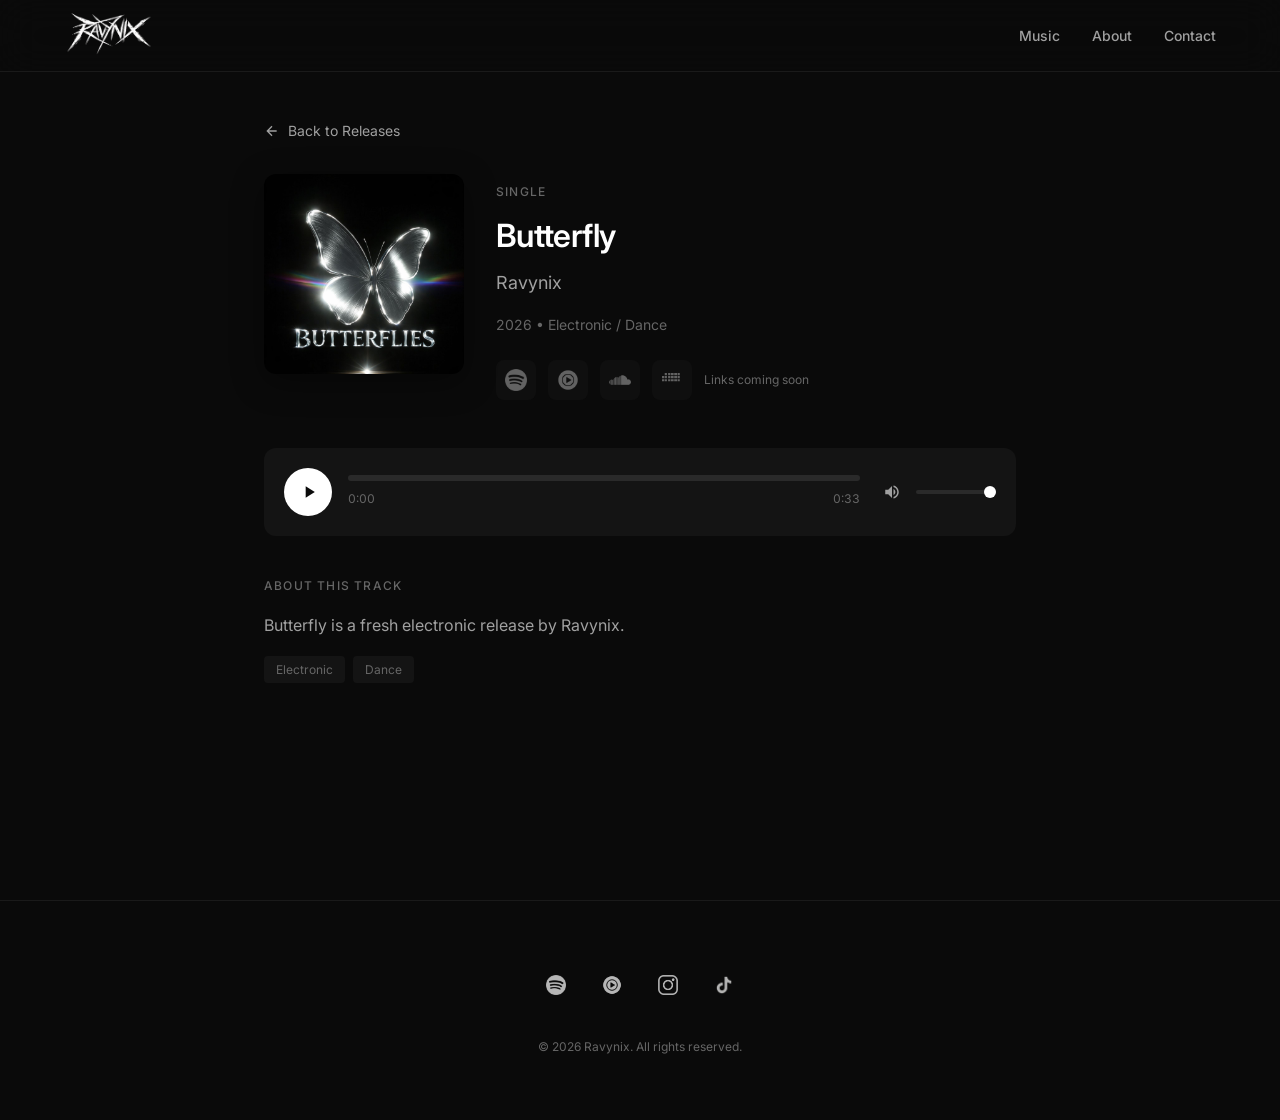
==== music/butterfly/index.html @ 5646c472 "Add 'Butterfly' release page and assets Add Butterfly release: new audio and cover assets (assets/au" ====
<!DOCTYPE html>
<html lang="en">

<head>
    <meta charset="UTF-8">
    <meta name="viewport" content="width=device-width, initial-scale=1.0">
    <meta name="description"
        content="Butterfly — A new track by Ravynix. Listen now.">
    <meta name="keywords" content="Ravynix, Butterfly, electronic, music, new release">
    <meta name="author" content="Yevhenii">

    <!-- Open Graph -->
    <meta property="og:title" content="Butterfly — Ravynix">
    <meta property="og:description"
        content="Listen to the new track 'Butterfly' by Ravynix.">
    <meta property="og:type" content="music.song">
    <meta property="og:url" content="https://ravynix.com/music/butterfly/">
    <meta property="og:image" content="https://ravynix.com/assets/covers/butterfly.jpg">

    <title>Butterfly — Ravynix</title>

    <link rel="icon" type="image/png" href="../../assets/images/favicon.png">
    <link rel="stylesheet" href="../../css/styles.css">
    <link rel="preconnect" href="https://fonts.googleapis.com">
    <link rel="preconnect" href="https://fonts.gstatic.com" crossorigin>
    <link href="https://fonts.googleapis.com/css2?family=Inter:wght@300;400;500;600&display=swap" rel="stylesheet">
    <style>
        /* Song Page Specific Styles */
        .song-page {
            min-height: 100vh;
            padding-top: calc(var(--header-height) + var(--space-12));
            padding-bottom: var(--space-16);
        }

        .song-page-container {
            max-width: 800px;
            margin: 0 auto;
            padding: 0 var(--container-padding);
        }

        .back-link {
            display: inline-flex;
            align-items: center;
            gap: var(--space-2);
            font-size: var(--font-size-sm);
            color: var(--color-text-secondary);
            margin-bottom: var(--space-8);
            transition: color var(--transition-fast);
        }

        .back-link:hover {
            color: var(--color-text-primary);
        }

        .back-link svg {
            width: 16px;
            height: 16px;
        }

        .song-hero {
            display: grid;
            grid-template-columns: 200px 1fr;
            gap: var(--space-8);
            margin-bottom: var(--space-12);
            align-items: start;
        }

        .song-hero-cover {
            width: 200px;
            height: 200px;
            border-radius: var(--radius-lg);
            overflow: hidden;
            box-shadow: 0 8px 32px rgba(0, 0, 0, 0.4);
        }

        .song-hero-cover img {
            width: 100%;
            height: 100%;
            object-fit: cover;
        }

        .song-hero-info {
            padding-top: var(--space-2);
        }

        .song-hero-label {
            font-size: var(--font-size-xs);
            font-weight: var(--font-weight-medium);
            text-transform: uppercase;
            letter-spacing: 0.1em;
            color: var(--color-text-tertiary);
            margin-bottom: var(--space-2);
        }

        .song-hero-title {
            font-size: var(--font-size-3xl);
            font-weight: var(--font-weight-semibold);
            color: var(--color-text-primary);
            margin-bottom: var(--space-2);
            letter-spacing: -0.02em;
        }

        .song-hero-artist {
            font-size: var(--font-size-lg);
            color: var(--color-text-secondary);
            margin-bottom: var(--space-4);
        }

        .song-hero-meta {
            font-size: var(--font-size-sm);
            color: var(--color-text-tertiary);
            margin-bottom: var(--space-6);
        }

        .song-hero-platforms {
            display: flex;
            gap: var(--space-3);
            flex-wrap: wrap;
        }

        .song-hero-platforms .platform-link {
            width: 40px;
            height: 40px;
            background-color: var(--color-bg-card);
            border-radius: var(--radius-md);
            display: flex;
            align-items: center;
            justify-content: center;
            opacity: 0.5;
            cursor: not-allowed;
        }

        .song-hero-platforms .platform-icon {
            width: 22px;
            height: 22px;
            filter: grayscale(100%);
        }

        .song-description {
            margin-bottom: var(--space-10);
        }

        .song-description h2 {
            font-size: var(--font-size-xs);
            font-weight: var(--font-weight-medium);
            text-transform: uppercase;
            letter-spacing: 0.1em;
            color: var(--color-text-tertiary);
            margin-bottom: var(--space-4);
        }

        .song-description p {
            font-size: var(--font-size-base);
            color: var(--color-text-secondary);
            line-height: var(--line-height-relaxed);
        }

        .song-tags {
            display: flex;
            gap: var(--space-2);
            flex-wrap: wrap;
            margin-top: var(--space-4);
        }

        .song-tag {
            font-size: var(--font-size-xs);
            color: var(--color-text-tertiary);
            background-color: var(--color-bg-card);
            padding: var(--space-1) var(--space-3);
            border-radius: var(--radius-sm);
        }

        /* Lyrics Section */
        .lyrics-section {
            border-top: 1px solid var(--color-border-subtle);
            padding-top: var(--space-10);
        }

        .lyrics-toggle {
            display: flex;
            align-items: center;
            justify-content: space-between;
            width: 100%;
            padding: var(--space-4) 0;
            background: none;
            border: none;
            cursor: pointer;
            text-align: left;
        }

        .lyrics-toggle h2 {
            font-size: var(--font-size-xs);
            font-weight: var(--font-weight-medium);
            text-transform: uppercase;
            letter-spacing: 0.1em;
            color: var(--color-text-tertiary);
            transition: color var(--transition-fast);
        }

        .lyrics-toggle:hover h2 {
            color: var(--color-text-secondary);
        }

        .lyrics-toggle-icon {
            width: 20px;
            height: 20px;
            color: var(--color-text-tertiary);
            transition: transform var(--transition-base), color var(--transition-fast);
        }

        .lyrics-toggle:hover .lyrics-toggle-icon {
            color: var(--color-text-secondary);
        }

        .lyrics-toggle[aria-expanded="true"] .lyrics-toggle-icon {
            transform: rotate(180deg);
        }

        .lyrics-content {
            display: none;
            padding-top: var(--space-4);
        }

        .lyrics-content.is-visible {
            display: block;
        }

        .lyrics-content pre {
            font-family: var(--font-family);
            font-size: var(--font-size-sm);
            color: var(--color-text-secondary);
            line-height: var(--line-height-relaxed);
            white-space: pre-wrap;
        }

        .lyrics-section-label {
            font-size: var(--font-size-xs);
            font-weight: var(--font-weight-medium);
            text-transform: uppercase;
            letter-spacing: 0.08em;
            color: var(--color-text-tertiary);
            margin-top: var(--space-6);
            margin-bottom: var(--space-3);
            opacity: 0.6;
        }

        .lyrics-section-label:first-child {
            margin-top: 0;
        }

        /* Press Contact */
        .press-contact {
            margin-top: var(--space-12);
            padding-top: var(--space-8);
            border-top: 1px solid var(--color-border-subtle);
        }

        .press-contact p {
            font-size: var(--font-size-sm);
            color: var(--color-text-tertiary);
            margin-bottom: var(--space-3);
        }

        .press-contact a {
            font-size: var(--font-size-sm);
            color: var(--color-text-secondary);
            transition: color var(--transition-fast);
        }

        .press-contact a:hover {
            color: var(--color-text-primary);
        }

        /* Audio Player */
        .song-player {
            background-color: var(--color-bg-card);
            border-radius: var(--radius-lg);
            padding: var(--space-5);
            margin-bottom: var(--space-10);
        }

        .song-player-controls {
            display: flex;
            align-items: center;
            gap: var(--space-4);
        }

        .song-play-button {
            width: 48px;
            height: 48px;
            border-radius: 50%;
            background-color: var(--color-text-primary);
            color: var(--color-bg);
            display: flex;
            align-items: center;
            justify-content: center;
            cursor: pointer;
            border: none;
            transition: transform var(--transition-fast), background-color var(--transition-fast);
            flex-shrink: 0;
        }

        .song-play-button:hover {
            transform: scale(1.05);
        }

        .song-play-button:active {
            transform: scale(0.95);
        }

        .song-play-button .play-icon {
            width: 20px;
            height: 20px;
            margin-left: 2px;
        }

        .song-play-button .pause-icon {
            width: 20px;
            height: 20px;
            display: none;
        }

        .song-player.is-playing .song-play-button .play-icon {
            display: none;
        }

        .song-player.is-playing .song-play-button .pause-icon {
            display: block;
        }

        .song-player-progress {
            flex: 1;
            display: flex;
            flex-direction: column;
            gap: var(--space-2);
        }

        .song-progress-bar {
            width: 100%;
            height: 6px;
            background-color: var(--color-border);
            border-radius: 3px;
            cursor: pointer;
            position: relative;
            overflow: hidden;
        }

        .song-progress-filled {
            height: 100%;
            background-color: var(--color-text-primary);
            width: 0%;
            border-radius: 3px;
            transition: width 0.1s linear;
        }

        .song-progress-bar:hover .song-progress-filled {
            background-color: #fff;
        }

        .song-player-time {
            display: flex;
            justify-content: space-between;
        }

        .song-time-current,
        .song-time-duration {
            font-size: var(--font-size-xs);
            color: var(--color-text-tertiary);
            font-variant-numeric: tabular-nums;
        }

        .song-player-volume {
            display: flex;
            align-items: center;
            gap: var(--space-2);
        }

        .song-volume-button {
            width: 32px;
            height: 32px;
            display: flex;
            align-items: center;
            justify-content: center;
            color: var(--color-text-secondary);
            cursor: pointer;
            border: none;
            background: none;
            padding: 0;
            transition: color var(--transition-fast);
        }

        .song-volume-button:hover {
            color: var(--color-text-primary);
        }

        .song-volume-button .volume-icon,
        .song-volume-button .mute-icon {
            width: 18px;
            height: 18px;
        }

        .song-volume-button .mute-icon {
            display: none;
        }

        .song-volume-button.is-muted .volume-icon {
            display: none;
        }

        .song-volume-button.is-muted .mute-icon {
            display: block;
        }

        .song-volume-slider {
            width: 80px;
            height: 4px;
            -webkit-appearance: none;
            appearance: none;
            background: var(--color-border);
            border-radius: 2px;
            cursor: pointer;
        }

        .song-volume-slider::-webkit-slider-thumb {
            -webkit-appearance: none;
            appearance: none;
            width: 12px;
            height: 12px;
            background: var(--color-text-primary);
            border-radius: 50%;
            cursor: pointer;
            transition: transform var(--transition-fast);
        }

        .song-volume-slider::-webkit-slider-thumb:hover {
            transform: scale(1.2);
        }

        .song-volume-slider::-moz-range-thumb {
            width: 12px;
            height: 12px;
            background: var(--color-text-primary);
            border-radius: 50%;
            cursor: pointer;
            border: none;
        }

        /* Responsive */
        @media (max-width: 768px) {
            .song-page {
                padding-top: calc(var(--header-height) + var(--space-8));
                padding-bottom: var(--space-12);
            }

            .back-link {
                margin-bottom: var(--space-6);
            }

            .song-hero {
                grid-template-columns: 1fr;
                text-align: center;
                gap: var(--space-5);
                margin-bottom: var(--space-8);
            }

            .song-hero-cover {
                margin: 0 auto;
                width: 200px;
                height: 200px;
            }

            .song-hero-info {
                padding-top: 0;
            }

            .song-hero-platforms {
                justify-content: center;
            }

            .song-hero-title {
                font-size: var(--font-size-2xl);
            }

            .song-hero-artist {
                font-size: var(--font-size-base);
            }

            .song-hero-meta {
                margin-bottom: var(--space-4);
            }

            /* Player tablet adjustments */
            .song-player {
                padding: var(--space-4);
                margin-bottom: var(--space-8);
            }

            .song-player-controls {
                gap: var(--space-3);
            }

            .song-play-button {
                width: 44px;
                height: 44px;
            }

            .song-play-button .play-icon,
            .song-play-button .pause-icon {
                width: 18px;
                height: 18px;
            }

            .song-progress-bar {
                height: 8px;
                border-radius: 4px;
            }

            .song-volume-slider {
                width: 60px;
            }

            /* Description & sections */
            .song-description {
                margin-bottom: var(--space-8);
            }

            .lyrics-section {
                padding-top: var(--space-8);
            }

            .press-contact {
                margin-top: var(--space-8);
                padding-top: var(--space-6);
            }
        }

        @media (max-width: 480px) {
            .song-page {
                padding-top: calc(var(--header-height) + var(--space-6));
            }

            .song-hero-cover {
                width: 160px;
                height: 160px;
            }

            .song-hero-title {
                font-size: var(--font-size-xl);
            }

            .song-hero-platforms .platform-link {
                width: 36px;
                height: 36px;
            }

            .song-hero-platforms .platform-icon {
                width: 18px;
                height: 18px;
            }

            /* Player mobile optimizations */
            .song-player {
                padding: var(--space-4);
                border-radius: var(--radius-md);
            }

            .song-player-controls {
                flex-wrap: wrap;
                gap: var(--space-3);
            }

            .song-play-button {
                width: 48px;
                height: 48px;
            }

            .song-play-button .play-icon,
            .song-play-button .pause-icon {
                width: 20px;
                height: 20px;
            }

            .song-player-progress {
                order: 2;
                width: 100%;
                flex: none;
            }

            .song-progress-bar {
                height: 10px;
                border-radius: 5px;
            }

            .song-player-volume {
                display: none;
            }

            .song-player-time {
                margin-top: var(--space-1);
            }

            /* Tags wrap better */
            .song-tags {
                justify-content: center;
            }

            /* Lyrics adjustments */
            .lyrics-content pre {
                font-size: var(--font-size-sm);
                padding: 0 var(--space-2);
            }

            .lyrics-section-label {
                margin-top: var(--space-5);
            }
        }

        /* Touch-friendly adjustments */
        @media (hover: none) and (pointer: coarse) {
            .song-play-button {
                min-width: 48px;
                min-height: 48px;
            }

            .song-play-button:hover {
                transform: none;
            }

            .song-play-button:active {
                transform: scale(0.95);
                background-color: rgba(255, 255, 255, 0.9);
            }

            .song-progress-bar {
                height: 12px;
                border-radius: 6px;
            }

            .song-progress-bar:hover .song-progress-filled {
                background-color: var(--color-text-primary);
            }

            .song-hero-platforms .platform-link {
                min-width: 44px;
                min-height: 44px;
            }

            .song-hero-platforms .platform-link:hover {
                background-color: transparent;
            }

            .song-hero-platforms .platform-link:active {
                background-color: var(--color-hover);
            }

            .lyrics-toggle {
                padding: var(--space-5) 0;
            }

            .back-link {
                padding: var(--space-2) 0;
            }
        }
    </style>
</head>

<body>
    <!-- Header -->
    <header class="header">
        <div class="header-container">
            <a href="../../" class="logo">
                <img src="../../assets/images/ravynix-no-bg.png" alt="Ravynix" class="logo-image">
            </a>
            <nav class="nav">
                <ul class="nav-list">
                    <li><a href="../../#music" class="nav-link">Music</a></li>
                    <li><a href="../../#about" class="nav-link">About</a></li>
                    <li><a href="../../#contact" class="nav-link">Contact</a></li>
                </ul>
            </nav>
            <button class="mobile-menu-toggle" aria-label="Toggle menu">
                <span class="menu-icon"></span>
            </button>
        </div>
    </header>

    <!-- Song Page Content -->
    <main class="song-page">
        <div class="song-page-container">

            <!-- Back Link -->
            <a href="../../#music" class="back-link">
                <svg viewBox="0 0 24 24" fill="none" stroke="currentColor" stroke-width="2">
                    <path d="M19 12H5M12 19l-7-7 7-7" />
                </svg>
                Back to Releases
            </a>

            <!-- Song Hero -->
            <div class="song-hero">
                <div class="song-hero-cover">
                    <img src="../../assets/covers/butterfly.jpg" alt="Butterfly — Cover Art">
                </div>
                <div class="song-hero-info">
                    <p class="song-hero-label">Single</p>
                    <h1 class="song-hero-title">Butterfly</h1>
                    <p class="song-hero-artist">Ravynix</p>
                    <p class="song-hero-meta">2026 • Electronic / Dance</p>

                    <div class="song-hero-platforms">
                        <a href="javascript:void(0)" class="platform-link"
                            aria-label="Listen on Spotify" title="Coming Soon">
                            <img src="../../assets/icons/spotify.png" alt="Spotify" class="platform-icon">
                        </a>
                        <a href="javascript:void(0)"
                            class="platform-link" aria-label="Listen on YouTube Music" title="Coming Soon">
                            <img src="../../assets/icons/youtube-music.png" alt="YouTube Music" class="platform-icon">
                        </a>
                        <a href="javascript:void(0)"
                            class="platform-link" aria-label="Listen on SoundCloud" title="Coming Soon">
                            <img src="../../assets/icons/soundcloud.png" alt="SoundCloud" class="platform-icon">
                        </a>
                        <a href="javascript:void(0)" class="platform-link"
                            aria-label="Listen on Deezer" title="Coming Soon">
                            <img src="../../assets/icons/deezer.svg" alt="Deezer" class="platform-icon">
                        </a>
                        <span style="font-size: var(--font-size-xs); color: var(--color-text-tertiary); display: flex; align-items: center;">Links coming soon</span>
                    </div>
                </div>
            </div>

            <!-- Audio Player -->
            <div class="song-player" id="song-player">
                <audio id="audio-player" preload="metadata">
                    <source src="../../assets/audio/butterfly.mp3" type="audio/mpeg">
                </audio>
                <div class="song-player-controls">
                    <button class="song-play-button" aria-label="Play">
                        <svg class="play-icon" viewBox="0 0 24 24" fill="currentColor">
                            <path d="M8 5v14l11-7z" />
                        </svg>
                        <svg class="pause-icon" viewBox="0 0 24 24" fill="currentColor">
                            <path d="M6 19h4V5H6v14zm8-14v14h4V5h-4z" />
                        </svg>
                    </button>
                    <div class="song-player-progress">
                        <div class="song-progress-bar">
                            <div class="song-progress-filled"></div>
                        </div>
                        <div class="song-player-time">
                            <span class="song-time-current">0:00</span>
                            <span class="song-time-duration">0:00</span>
                        </div>
                    </div>
                    <div class="song-player-volume">
                        <button class="song-volume-button" aria-label="Mute">
                            <svg class="volume-icon" viewBox="0 0 24 24" fill="currentColor">
                                <path
                                    d="M3 9v6h4l5 5V4L7 9H3zm13.5 3c0-1.77-1.02-3.29-2.5-4.03v8.05c1.48-.73 2.5-2.25 2.5-4.02zM14 3.23v2.06c2.89.86 5 3.54 5 6.71s-2.11 5.85-5 6.71v2.06c4.01-.91 7-4.49 7-8.77s-2.99-7.86-7-8.77z" />
                            </svg>
                            <svg class="mute-icon" viewBox="0 0 24 24" fill="currentColor">
                                <path
                                    d="M16.5 12c0-1.77-1.02-3.29-2.5-4.03v2.21l2.45 2.45c.03-.2.05-.41.05-.63zm2.5 0c0 .94-.2 1.82-.54 2.64l1.51 1.51C20.63 14.91 21 13.5 21 12c0-4.28-2.99-7.86-7-8.77v2.06c2.89.86 5 3.54 5 6.71zM4.27 3L3 4.27 7.73 9H3v6h4l5 5v-6.73l4.25 4.25c-.67.52-1.42.93-2.25 1.18v2.06c1.38-.31 2.63-.95 3.69-1.81L19.73 21 21 19.73l-9-9L4.27 3zM12 4L9.91 6.09 12 8.18V4z" />
                            </svg>
                        </button>
                        <input type="range" class="song-volume-slider" min="0" max="1" step="0.1" value="1"
                            aria-label="Volume">
                    </div>
                </div>
            </div>

            <!-- Description -->
            <section class="song-description">
                <h2>About This Track</h2>
                <p>Butterfly is a fresh electronic release by Ravynix.</p>

                <div class="song-tags">
                    <span class="song-tag">Electronic</span>
                    <span class="song-tag">Dance</span>
                </div>
            </section>

            <!-- Press Contact -->
             <!--
            <div class="press-contact">
                <p>For press inquiries:</p>
                <a href="mailto:evgeniyhrinyuk@gmail.com">evgeniyhrinyuk@gmail.com</a>
            </div>
            -->
        </div>
    </main>

    <!-- Footer -->
    <footer class="footer">
        <div class="footer-container">
            <div class="footer-social">
                <a href="https://open.spotify.com/artist/4QpTNRjnep7hWPf46aBY6A" class="social-link"
                    aria-label="Spotify" title="Spotify" target="_blank" rel="noopener">
                    <img src="../../assets/icons/spotify.png" alt="Spotify" class="social-icon">
                </a>
                <a href="https://music.youtube.com/channel/UCqXaMrhbLgI2hamLLG_idbw" class="social-link youtube-link"
                    aria-label="YouTube Music" title="YouTube Music" target="_blank" rel="noopener">
                    <img src="../../assets/icons/youtube-music.png" alt="YouTube Music" class="social-icon">
                </a>
                <a href="https://www.instagram.com/ravynix_music?igsh=MWNpZHd0ZGV5Nm80dQ==" class="social-link"
                    aria-label="Instagram" target="_blank" rel="noopener">
                    <img src="../../assets/icons/instagram.png" alt="Instagram" class="social-icon">
                </a>
                <a href="https://www.tiktok.com/@ravynix_music?_r=1&_t=ZS-93J6O2OGV7c" class="social-link"
                    aria-label="TikTok" target="_blank" rel="noopener">
                    <img src="../../assets/icons/tiktok.png" alt="TikTok" class="social-icon">
                </a>
            </div>
            <div class="footer-copyright">
                <p>&copy; 2026 Ravynix. All rights reserved.</p>
            </div>
        </div>
    </footer>

    <script src="../../js/main.js"></script>
    <script>
        // Custom script for single song page audio player interaction
        document.addEventListener('DOMContentLoaded', () => {
            const audioPlayer = document.getElementById('audio-player');
            const playButton = document.querySelector('.song-play-button');
            const progress = document.querySelector('.song-progress-bar');
            const progressFilled = document.querySelector('.song-progress-filled');
            const timeCurrent = document.querySelector('.song-time-current');
            const timeDuration = document.querySelector('.song-time-duration');
            const volumeButton = document.querySelector('.song-volume-button');
            const volumeSlider = document.querySelector('.song-volume-slider');
            const songPlayer = document.getElementById('song-player');

            // --- Formatting Time ---
            function formatTime(seconds) {
                const minutes = Math.floor(seconds / 60);
                const s = Math.floor(seconds % 60);
                return `${minutes}:${s < 10 ? '0' : ''}${s}`;
            }

            // --- Toggle Play/Pause ---
            function togglePlay() {
                if (audioPlayer.paused) {
                    audioPlayer.play();
                    songPlayer.classList.add('is-playing');
                } else {
                    audioPlayer.pause();
                    songPlayer.classList.remove('is-playing');
                }
            }

            playButton.addEventListener('click', togglePlay);

            // --- Update Progress Bar ---
            audioPlayer.addEventListener('timeupdate', () => {
                const percent = (audioPlayer.currentTime / audioPlayer.duration) * 100;
                progressFilled.style.width = `${percent}%`;
                timeCurrent.textContent = formatTime(audioPlayer.currentTime);
            });

            // --- Set Duration ---
            audioPlayer.addEventListener('loadedmetadata', () => {
                timeDuration.textContent = formatTime(audioPlayer.duration);
            });

            // --- Scrubbing ---
            function scrub(e) {
                const scrubTime = (e.offsetX / progress.offsetWidth) * audioPlayer.duration;
                audioPlayer.currentTime = scrubTime;
            }

            let mousedown = false;
            progress.addEventListener('click', scrub);
            progress.addEventListener('mousemove', (e) => mousedown && scrub(e));
            progress.addEventListener('mousedown', () => mousedown = true);
            progress.addEventListener('mouseup', () => mousedown = false);

            // --- Volume Control ---
            // Set initial volume from slider
            audioPlayer.volume = volumeSlider.value;

            function updateVolume() {
                audioPlayer.volume = this.value;
                if (audioPlayer.volume === 0) {
                    volumeButton.classList.add('is-muted');
                } else {
                    volumeButton.classList.remove('is-muted');
                }
            }

            volumeSlider.addEventListener('change', updateVolume);
            volumeSlider.addEventListener('mousemove', updateVolume);

            // Toggle Mute
            let lastVolume = 1;
            volumeButton.addEventListener('click', () => {
                if (audioPlayer.volume > 0) {
                    lastVolume = audioPlayer.volume;
                    audioPlayer.volume = 0;
                    volumeSlider.value = 0;
                    volumeButton.classList.add('is-muted');
                } else {
                    audioPlayer.volume = lastVolume;
                    volumeSlider.value = lastVolume;
                    volumeButton.classList.remove('is-muted');
                }
            });
        });
    </script>
</body>

</html>
---- css/styles.css ----
/* ============================================
   RAVYNIX — Design System & Styles
   ============================================
   
   Visual System:
   - Background: #0a0a0a (near black)
   - Primary Text: #ffffff (white)
   - Secondary Text: #a0a0a0 (muted gray)
   - Accent: #1a1a1a (subtle dark gray)
   - Border: #2a2a2a (soft border)
   - Hover: #333333 (interactive state)
   
   Typography:
   - Font: Inter (Google Fonts)
   - Weights: 300 (light), 400 (regular), 500 (medium), 600 (semibold)
   - Scale: 14px base, 1.6 line height
   
   Spacing:
   - Base unit: 8px
   - Section padding: 80px - 120px vertical
   - Container max-width: 1200px
   
   ============================================ */

/* CSS Custom Properties */
:root {
    /* Colors */
    --color-bg: #0a0a0a;
    --color-bg-elevated: #111111;
    --color-bg-card: #141414;
    --color-border: #2a2a2a;
    --color-border-subtle: #1a1a1a;
    
    --color-text-primary: #ffffff;
    --color-text-secondary: #a0a0a0;
    --color-text-tertiary: #666666;
    
    --color-accent: #888888;
    --color-hover: #333333;
    
    /* Typography */
    --font-family: 'Inter', -apple-system, BlinkMacSystemFont, 'Segoe UI', Roboto, sans-serif;
    --font-size-xs: 0.75rem;    /* 12px */
    --font-size-sm: 0.875rem;   /* 14px */
    --font-size-base: 1rem;     /* 16px */
    --font-size-lg: 1.125rem;   /* 18px */
    --font-size-xl: 1.25rem;    /* 20px */
    --font-size-2xl: 1.5rem;    /* 24px */
    --font-size-3xl: 2rem;      /* 32px */
    --font-size-4xl: 2.5rem;    /* 40px */
    --font-size-5xl: 3rem;      /* 48px */
    
    --font-weight-light: 300;
    --font-weight-regular: 400;
    --font-weight-medium: 500;
    --font-weight-semibold: 600;
    
    --line-height-tight: 1.2;
    --line-height-base: 1.6;
    --line-height-relaxed: 1.8;
    
    /* Spacing */
    --space-1: 0.25rem;   /* 4px */
    --space-2: 0.5rem;    /* 8px */
    --space-3: 0.75rem;   /* 12px */
    --space-4: 1rem;      /* 16px */
    --space-5: 1.25rem;   /* 20px */
    --space-6: 1.5rem;    /* 24px */
    --space-8: 2rem;      /* 32px */
    --space-10: 2.5rem;   /* 40px */
    --space-12: 3rem;     /* 48px */
    --space-16: 4rem;     /* 64px */
    --space-20: 5rem;     /* 80px */
    --space-24: 6rem;     /* 96px */
    --space-32: 8rem;     /* 128px */
    
    /* Layout */
    --container-max: 1200px;
    --container-padding: var(--space-6);
    
    /* Effects */
    --transition-fast: 150ms ease;
    --transition-base: 250ms ease;
    --transition-slow: 400ms ease;
    
    --radius-sm: 4px;
    --radius-md: 8px;
    --radius-lg: 12px;
    
    /* Header */
    --header-height: 72px;
}

/* Reset & Base */
*, *::before, *::after {
    box-sizing: border-box;
    margin: 0;
    padding: 0;
}

html {
    font-size: 16px;
    scroll-behavior: smooth;
    -webkit-font-smoothing: antialiased;
    -moz-osx-font-smoothing: grayscale;
}

body {
    font-family: var(--font-family);
    font-size: var(--font-size-base);
    font-weight: var(--font-weight-regular);
    line-height: var(--line-height-base);
    color: var(--color-text-primary);
    background-color: var(--color-bg);
    min-height: 100vh;
    overflow-x: hidden;
    -webkit-text-size-adjust: 100%;
    -webkit-tap-highlight-color: transparent;
}

img {
    max-width: 100%;
    height: auto;
    display: block;
}

a {
    color: inherit;
    text-decoration: none;
}

ul, ol {
    list-style: none;
}

button {
    font-family: inherit;
    font-size: inherit;
    cursor: pointer;
    border: none;
    background: none;
}

/* Container */
.section-container,
.header-container,
.footer-container {
    max-width: var(--container-max);
    margin: 0 auto;
    padding-left: var(--container-padding);
    padding-right: var(--container-padding);
}

/* ============================================
   HEADER
   ============================================ */
.header {
    position: fixed;
    top: 0;
    left: 0;
    right: 0;
    height: var(--header-height);
    background-color: rgba(10, 10, 10, 0.9);
    backdrop-filter: blur(20px);
    -webkit-backdrop-filter: blur(20px);
    border-bottom: 1px solid var(--color-border-subtle);
    z-index: 1000;
}

.header-container {
    display: flex;
    align-items: center;
    justify-content: space-between;
    height: 100%;
}

.logo {
    display: flex;
    align-items: center;
}

.logo-image {
    height: 56px;
    width: auto;
    object-fit: contain;
    transition: opacity var(--transition-fast);
}

.logo:hover .logo-image {
    opacity: 0.8;
}

.nav-list {
    display: flex;
    align-items: center;
    gap: var(--space-8);
}

.nav-link {
    font-size: var(--font-size-sm);
    font-weight: var(--font-weight-medium);
    color: var(--color-text-secondary);
    transition: color var(--transition-fast);
    padding: var(--space-2) 0;
}

.nav-link:hover {
    color: var(--color-text-primary);
}

/* Mobile Menu Toggle */
.mobile-menu-toggle {
    display: none;
    width: 40px;
    height: 40px;
    align-items: center;
    justify-content: center;
}

.menu-icon {
    width: 20px;
    height: 2px;
    background-color: var(--color-text-primary);
    position: relative;
}

.menu-icon::before,
.menu-icon::after {
    content: '';
    position: absolute;
    width: 20px;
    height: 2px;
    background-color: var(--color-text-primary);
    left: 0;
}

.menu-icon::before {
    top: -6px;
}

.menu-icon::after {
    top: 6px;
}

.menu-icon,
.menu-icon::before,
.menu-icon::after {
    transition: all var(--transition-fast);
}

/* ============================================
   HERO SECTION
   ============================================ */
.hero {
    min-height: 50vh;
    display: flex;
    align-items: center;
    justify-content: center;
    padding-top: calc(var(--header-height) + var(--space-16));
    padding-bottom: var(--space-16);
}

.hero-container {
    text-align: center;
    max-width: 600px;
}

.hero-image {
    max-width: 238px;
    height: auto;
    display: block;
    margin: 0 auto var(--space-6);
}

.hero-title {
    font-size: clamp(var(--font-size-4xl), 8vw, var(--font-size-5xl));
    font-weight: var(--font-weight-semibold);
    letter-spacing: -0.03em;
    color: var(--color-text-primary);
    margin-bottom: var(--space-4);
}

.hero-tagline {
    font-size: var(--font-size-lg);
    font-weight: var(--font-weight-light);
    color: var(--color-text-secondary);
    letter-spacing: 0.02em;
}

/* ============================================
   SECTION COMMON STYLES
   ============================================ */
.section-title {
    font-size: var(--font-size-xs);
    font-weight: var(--font-weight-medium);
    text-transform: uppercase;
    letter-spacing: 0.1em;
    color: var(--color-text-tertiary);
    margin-bottom: var(--space-10);
}

/* ============================================
   MUSIC GALLERY SECTION
   ============================================ */
.music-section {
    padding: var(--space-20) 0;
    border-top: 1px solid var(--color-border-subtle);
}

.music-grid {
    display: grid;
    grid-template-columns: repeat(auto-fill, minmax(280px, 1fr));
    gap: var(--space-8);
}

/* Song Card */
.song-card {
    background-color: var(--color-bg-card);
    border-radius: var(--radius-lg);
    overflow: hidden;
    transition: background-color var(--transition-base), transform var(--transition-base);
}

.song-card:hover {
    background-color: var(--color-bg-elevated);
    transform: translateY(-2px);
}

.song-card:hover .song-cover img {
    transform: scale(1.02);
}

/* Cover Placeholder */
.cover-placeholder {
    width: 100%;
    height: 100%;
    display: flex;
    align-items: center;
    justify-content: center;
    background: linear-gradient(135deg, #1a1a1a 0%, #0d0d0d 100%);
}

.placeholder-icon {
    width: 48px;
    height: 48px;
    color: var(--color-text-tertiary);
}

/* Song Info */
.song-info {
    padding: var(--space-5) var(--space-5) var(--space-3);
    display: flex;
    align-items: baseline;
    justify-content: space-between;
    gap: var(--space-3);
}

.song-title {
    font-size: var(--font-size-base);
    font-weight: var(--font-weight-medium);
    color: var(--color-text-primary);
    white-space: nowrap;
    overflow: hidden;
    text-overflow: ellipsis;
}

.song-year {
    font-size: var(--font-size-xs);
    font-weight: var(--font-weight-regular);
    color: var(--color-text-tertiary);
    flex-shrink: 0;
}

/* Play Button on Cover */
.song-cover {
    aspect-ratio: 1;
    overflow: hidden;
    background-color: var(--color-bg-elevated);
    position: relative;
}

.song-cover img {
    width: 100%;
    height: 100%;
    object-fit: cover;
    transition: transform var(--transition-slow);
}

.play-button {
    position: absolute;
    top: 50%;
    left: 50%;
    transform: translate(-50%, -50%);
    width: 56px;
    height: 56px;
    border-radius: 50%;
    background-color: rgba(255, 255, 255, 0.95);
    color: var(--color-bg);
    display: flex;
    align-items: center;
    justify-content: center;
    opacity: 0;
    transition: opacity var(--transition-base), transform var(--transition-base);
    cursor: pointer;
    border: none;
    z-index: 10;
}

.song-card:hover .play-button,
.song-card.is-playing .play-button {
    opacity: 1;
}

.play-button:hover {
    transform: translate(-50%, -50%) scale(1.1);
}

.play-button:active {
    transform: translate(-50%, -50%) scale(0.95);
}

.play-icon,
.pause-icon {
    width: 28px;
    height: 28px;
}

.play-icon {
    margin-left: 3px;
}

.pause-icon {
    display: none;
}

.song-card.is-playing .play-icon {
    display: none;
}

.song-card.is-playing .pause-icon {
    display: block;
}

/* Audio Player */
.audio-player {
    padding: 0 var(--space-5) var(--space-3);
    display: none;
}

.song-card.is-playing .audio-player,
.song-card.has-played .audio-player {
    display: block;
}

.player-progress {
    margin-bottom: var(--space-2);
}

.progress-bar {
    width: 100%;
    height: 4px;
    background-color: var(--color-border);
    border-radius: 2px;
    cursor: pointer;
    position: relative;
    overflow: hidden;
}

.progress-filled {
    height: 100%;
    background-color: var(--color-text-primary);
    width: 0%;
    border-radius: 2px;
    transition: width 0.1s linear;
}

.progress-bar:hover .progress-filled {
    background-color: #fff;
}

.player-time {
    display: flex;
    justify-content: space-between;
    margin-top: var(--space-2);
}

.time-current,
.time-duration {
    font-size: var(--font-size-xs);
    color: var(--color-text-tertiary);
    font-variant-numeric: tabular-nums;
}

.player-volume {
    display: flex;
    align-items: center;
    gap: var(--space-2);
}

.volume-button {
    width: 28px;
    height: 28px;
    display: flex;
    align-items: center;
    justify-content: center;
    color: var(--color-text-secondary);
    cursor: pointer;
    border: none;
    background: none;
    padding: 0;
    transition: color var(--transition-fast);
}

.volume-button:hover {
    color: var(--color-text-primary);
}

.volume-icon,
.mute-icon {
    width: 18px;
    height: 18px;
}

.mute-icon {
    display: none;
}

.volume-button.is-muted .volume-icon {
    display: none;
}

.volume-button.is-muted .mute-icon {
    display: block;
}

.volume-slider {
    width: 60px;
    height: 4px;
    -webkit-appearance: none;
    appearance: none;
    background: var(--color-border);
    border-radius: 2px;
    cursor: pointer;
}

.volume-slider::-webkit-slider-thumb {
    -webkit-appearance: none;
    appearance: none;
    width: 12px;
    height: 12px;
    background: var(--color-text-primary);
    border-radius: 50%;
    cursor: pointer;
    transition: transform var(--transition-fast);
}

.volume-slider::-webkit-slider-thumb:hover {
    transform: scale(1.2);
}

.volume-slider::-moz-range-thumb {
    width: 12px;
    height: 12px;
    background: var(--color-text-primary);
    border-radius: 50%;
    cursor: pointer;
    border: none;
}

/* Song Platforms */
.song-platforms {
    padding: var(--space-3) var(--space-5) var(--space-5);
    display: flex;
    align-items: center;
    gap: var(--space-4);
}

.platform-link {
    display: flex;
    align-items: center;
    justify-content: center;
    width: 32px;
    height: 32px;
    border-radius: var(--radius-sm);
    transition: background-color var(--transition-fast);
}

.platform-link:hover {
    background-color: var(--color-hover);
}

.platform-icon {
    width: 20px;
    height: 20px;
    object-fit: contain;
    object-position: center;
    opacity: 0.7;
    transition: opacity var(--transition-fast);
}

.platform-link:hover .platform-icon {
    opacity: 1;
}

.coming-soon {
    font-size: var(--font-size-xs);
    font-weight: var(--font-weight-medium);
    color: var(--color-text-tertiary);
    text-transform: uppercase;
    letter-spacing: 0.05em;
}

/* Info Link (for press/lyrics) */
.info-link {
    font-size: var(--font-size-xs);
    font-weight: var(--font-weight-medium);
    color: var(--color-text-tertiary);
    text-transform: uppercase;
    letter-spacing: 0.05em;
    padding: var(--space-1) var(--space-3);
    border: 1px solid var(--color-border);
    border-radius: var(--radius-sm);
    transition: all var(--transition-fast);
    margin-left: auto;
}

.info-link:hover {
    color: var(--color-text-secondary);
    border-color: var(--color-text-tertiary);
}

/* ============================================
   ABOUT SECTION
   ============================================ */
.about-section {
    padding: var(--space-20) 0;
    border-top: 1px solid var(--color-border-subtle);
}

.about-content {
    max-width: 640px;
}

.about-content p {
    font-size: var(--font-size-base);
    font-weight: var(--font-weight-light);
    color: var(--color-text-secondary);
    line-height: var(--line-height-relaxed);
    margin-bottom: var(--space-6);
}

.about-content p:last-child {
    margin-bottom: 0;
}

/* Services availability note */
.about-content .services-note {
    color: var(--color-text-tertiary);
    font-style: italic;
    padding-top: var(--space-2);
    border-top: 1px solid var(--color-border-subtle);
    margin-top: var(--space-6);
}

/* ============================================
   CONTACT SECTION
   ============================================ */
.contact-section {
    padding: var(--space-20) 0;
    border-top: 1px solid var(--color-border-subtle);
}

.contact-content p {
    font-size: var(--font-size-sm);
    color: var(--color-text-secondary);
    margin-bottom: var(--space-4);
}

/* Minimalistic email link */
.contact-email {
    font-size: var(--font-size-base);
    font-weight: var(--font-weight-light);
    color: var(--color-text-secondary);
    letter-spacing: 0.02em;
    transition: color var(--transition-fast);
    position: relative;
}

.contact-email::after {
    content: '';
    position: absolute;
    bottom: -2px;
    left: 0;
    width: 0;
    height: 1px;
    background-color: var(--color-text-primary);
    transition: width var(--transition-base);
}

.contact-email:hover {
    color: var(--color-text-primary);
}

.contact-email:hover::after {
    width: 100%;
}

/* Legacy button style (kept for reference) */
.contact-button {
    display: inline-flex;
    align-items: center;
    justify-content: center;
    padding: var(--space-3) var(--space-8);
    background-color: var(--color-bg-elevated);
    color: var(--color-text-primary);
    border: 1px solid var(--color-border);
    border-radius: var(--radius-md);
    font-size: var(--font-size-base);
    font-weight: var(--font-weight-medium);
    transition: all var(--transition-base);
    text-transform: uppercase;
    letter-spacing: 0.05em;
}

.contact-button:hover {
    background-color: var(--color-hover);
    border-color: var(--color-text-primary);
    transform: translateY(-2px);
}

/* ============================================
   FOOTER
   ============================================ */
.footer {
    padding: var(--space-16) 0;
    border-top: 1px solid var(--color-border-subtle);
}

.footer-container {
    display: flex;
    flex-direction: column;
    align-items: center;
    gap: var(--space-8);
}

.footer-social {
    display: flex;
    align-items: center;
    gap: var(--space-4);
}

.social-link {
    display: flex;
    align-items: center;
    justify-content: center;
    width: 40px;
    height: 40px;
    border-radius: var(--radius-md);
    transition: background-color var(--transition-fast);
}

.social-link:hover:not([data-disabled]) {
    background-color: var(--color-hover);
}

.social-link[data-disabled] {
    cursor: not-allowed;
    opacity: 0.5;
}

.social-icon {
    width: 20px;
    height: 20px;
    object-fit: contain;
    object-position: center;
    opacity: 0.7;
    transition: opacity var(--transition-fast);
}

.social-link:hover:not([data-disabled]) .social-icon {
    opacity: 1;
}

.footer-copyright p {
    font-size: var(--font-size-xs);
    color: var(--color-text-tertiary);
}

/* ============================================
   RESPONSIVE DESIGN
   ============================================ */

/* Tablet */
@media (max-width: 768px) {
    :root {
        --container-padding: var(--space-5);
        --header-height: 64px;
    }
    
    /* Mobile Navigation */
    .nav {
        position: fixed;
        top: var(--header-height);
        left: 0;
        right: 0;
        height: calc(100vh - var(--header-height));
        background-color: var(--color-bg);
        display: flex;
        flex-direction: column;
        align-items: center;
        justify-content: center;
        opacity: 0;
        visibility: hidden;
        transition: opacity var(--transition-base), visibility var(--transition-base);
        z-index: 100;
        overflow-y: auto;
        border-top: 1px solid var(--color-border-subtle);
    }
    
    .nav.is-open {
        opacity: 1;
        visibility: visible;
    }
    
    .nav-list {
        flex-direction: column;
        align-items: center;
        gap: var(--space-8);
    }
    
    .nav-link {
        font-size: var(--font-size-2xl);
        font-weight: var(--font-weight-medium);
        padding: var(--space-3) var(--space-6);
    }
    
    .mobile-menu-toggle {
        display: flex;
    }
    
    /* Hamburger animation */
    .mobile-menu-toggle.is-active .menu-icon {
        background-color: transparent;
    }
    
    .mobile-menu-toggle.is-active .menu-icon::before {
        top: 0;
        transform: rotate(45deg);
    }
    
    .mobile-menu-toggle.is-active .menu-icon::after {
        top: 0;
        transform: rotate(-45deg);
    }
    
    .logo-image {
        height: 44px;
    }
    
    .hero {
        min-height: 35vh;
        padding-top: calc(var(--header-height) + var(--space-10));
        padding-bottom: var(--space-10);
    }
    
    .hero-title {
        font-size: var(--font-size-3xl);
    }
    
    .music-section,
    .about-section,
    .contact-section {
        padding: var(--space-12) 0;
    }
    
    .music-grid {
        grid-template-columns: repeat(2, 1fr);
        gap: var(--space-4);
    }
    
    .song-info {
        padding: var(--space-4) var(--space-4) var(--space-2);
    }
    
    .song-title {
        font-size: var(--font-size-sm);
    }
    
    .song-platforms {
        padding: var(--space-2) var(--space-4) var(--space-4);
        gap: var(--space-2);
    }
    
    .platform-link {
        width: 36px;
        height: 36px;
    }
    
    .platform-icon {
        width: 16px;
        height: 16px;
    }
    
    .about-content p {
        font-size: var(--font-size-sm);
    }
    

    
    .footer {
        padding: var(--space-10) 0;
    }
    
    .social-link {
        width: 44px;
        height: 44px;
    }
    
    /* Audio player tablet */
    .play-button {
        opacity: 1;
        width: 48px;
        height: 48px;
    }
    
    .play-icon,
    .pause-icon {
        width: 24px;
        height: 24px;
    }
    
    .audio-player {
        padding: 0 var(--space-4) var(--space-3);
    }
    
    .player-volume {
        display: none;
    }
}

/* Mobile Small */
@media (max-width: 480px) {
    :root {
        --container-padding: var(--space-4);
    }
    
    .hero {
        min-height: 30vh;
        padding-top: calc(var(--header-height) + var(--space-8));
        padding-bottom: var(--space-8);
    }
    
    .hero-title {
        font-size: var(--font-size-2xl);
    }
    
    .hero-tagline {
        font-size: var(--font-size-sm);
    }
    
    .music-grid {
        grid-template-columns: 1fr;
        gap: var(--space-5);
    }
    
    .song-info {
        padding: var(--space-5) var(--space-5) var(--space-3);
    }
    
    .song-title {
        font-size: var(--font-size-base);
    }
    
    .song-platforms {
        padding: var(--space-3) var(--space-5) var(--space-5);
        gap: var(--space-3);
    }
    
    .platform-link {
        width: 44px;
        height: 44px;
    }
    
    .platform-icon {
        width: 20px;
        height: 20px;
    }
    
    .section-title {
        margin-bottom: var(--space-6);
    }
    
    .about-content p {
        font-size: var(--font-size-base);
    }
    

}

/* Touch device optimizations */
@media (hover: none) and (pointer: coarse) {
    .song-card:hover {
        transform: none;
        background-color: var(--color-bg-card);
    }
    
    .song-card:active {
        background-color: var(--color-bg-elevated);
    }
    
    .song-card:hover .song-cover img {
        transform: none;
    }
    
    .platform-link:hover {
        background-color: transparent;
    }
    
    .platform-link:active {
        background-color: var(--color-hover);
    }
    
    .platform-link:hover .platform-icon {
        fill: var(--color-text-secondary);
    }
    
    .platform-link:active .platform-icon {
        fill: var(--color-text-primary);
    }
    
    .social-link:hover {
        background-color: transparent;
    }
    
    .social-link:active {
        background-color: var(--color-hover);
    }
    
    .nav-link:hover {
        color: var(--color-text-secondary);
    }
    
    .nav-link:active {
        color: var(--color-text-primary);
    }
}

/* ============================================
   UTILITY CLASSES
   ============================================ */
.visually-hidden {
    position: absolute;
    width: 1px;
    height: 1px;
    padding: 0;
    margin: -1px;
    overflow: hidden;
    clip: rect(0, 0, 0, 0);
    white-space: nowrap;
    border: 0;
}

/* Smooth scroll offset for fixed header */
html {
    scroll-padding-top: calc(var(--header-height) + var(--space-8));
}

/* Prevent horizontal scroll on mobile */
html, body {
    max-width: 100%;
}

/* Selection color */
::selection {
    background-color: rgba(255, 255, 255, 0.15);
    color: var(--color-text-primary);
}

/* Focus styles for accessibility */
:focus-visible {
    outline: 2px solid var(--color-accent);
    outline-offset: 2px;
}

/* Reduced motion preference */
@media (prefers-reduced-motion: reduce) {
    *, *::before, *::after {
        animation-duration: 0.01ms !important;
        animation-iteration-count: 1 !important;
        transition-duration: 0.01ms !important;
    }
    
    html {
        scroll-behavior: auto;
    }
}
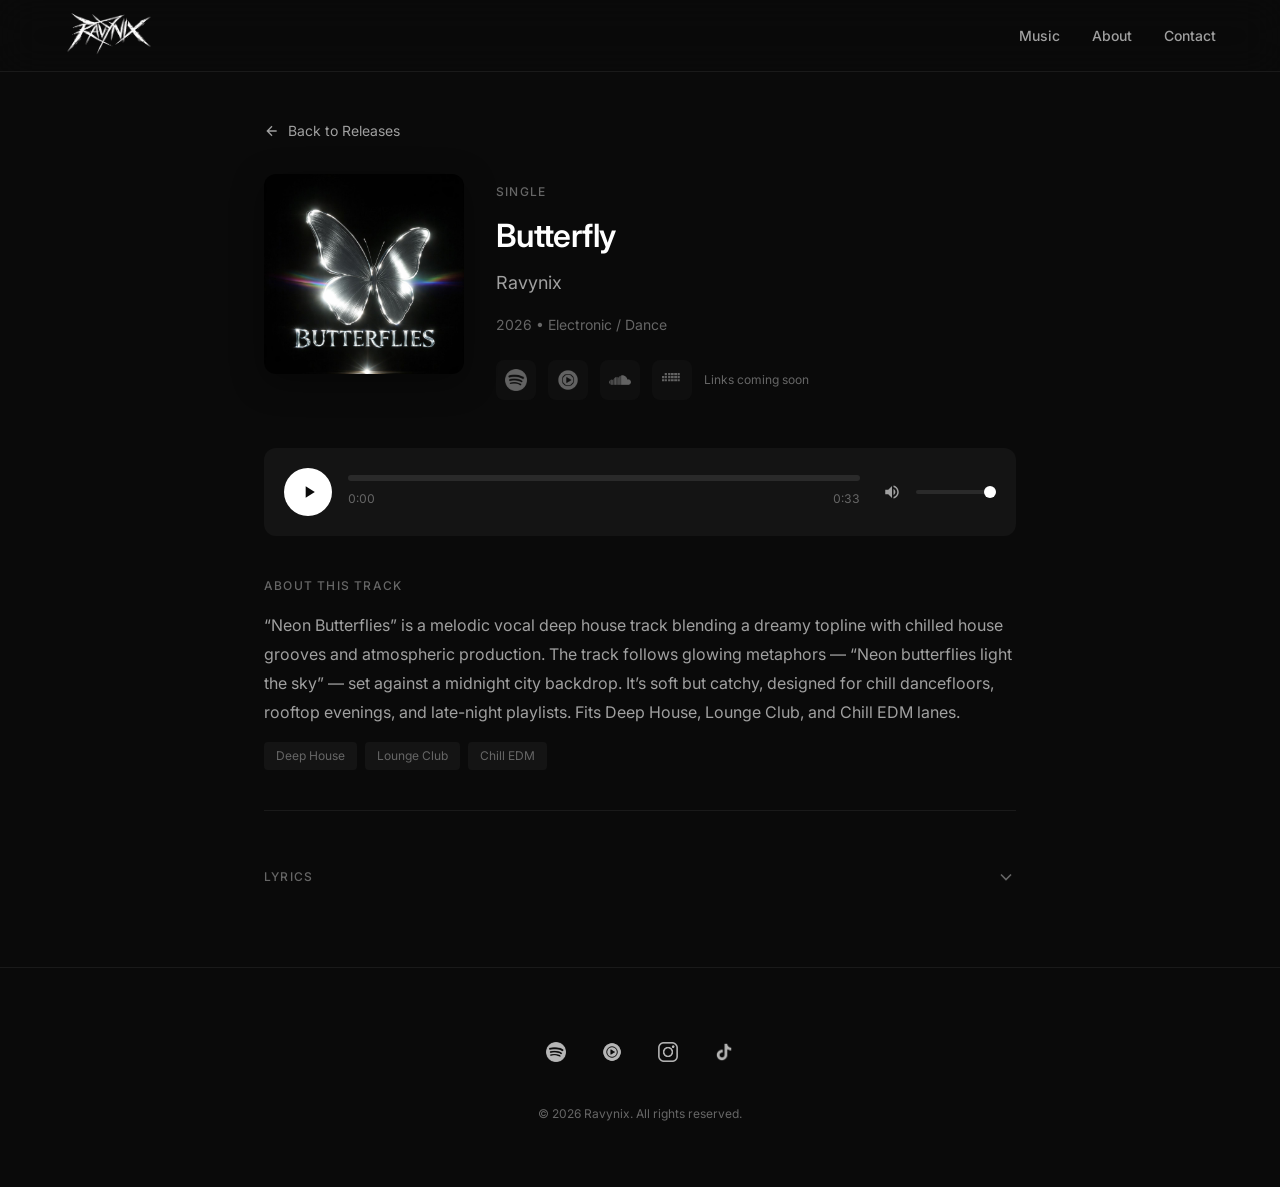
==== commit bf9e52cd: "Add lyrics toggle, update track page, tweak CSS Update music/butterfly/index.html and css/styles.css" ====
--- a/music/butterfly/index.html
+++ b/music/butterfly/index.html
@@ -4,15 +4,13 @@
 <head>
     <meta charset="UTF-8">
     <meta name="viewport" content="width=device-width, initial-scale=1.0">
-    <meta name="description"
-        content="Butterfly — A new track by Ravynix. Listen now.">
+    <meta name="description" content="Butterfly — A new track by Ravynix. Listen now.">
     <meta name="keywords" content="Ravynix, Butterfly, electronic, music, new release">
     <meta name="author" content="Yevhenii">
 
     <!-- Open Graph -->
     <meta property="og:title" content="Butterfly — Ravynix">
-    <meta property="og:description"
-        content="Listen to the new track 'Butterfly' by Ravynix.">
+    <meta property="og:description" content="Listen to the new track 'Butterfly' by Ravynix.">
     <meta property="og:type" content="music.song">
     <meta property="og:url" content="https://ravynix.com/music/butterfly/">
     <meta property="og:image" content="https://ravynix.com/assets/covers/butterfly.jpg">
@@ -708,23 +706,25 @@
                     <p class="song-hero-meta">2026 • Electronic / Dance</p>
 
                     <div class="song-hero-platforms">
-                        <a href="javascript:void(0)" class="platform-link"
-                            aria-label="Listen on Spotify" title="Coming Soon">
+                        <a href="javascript:void(0)" class="platform-link" aria-label="Listen on Spotify"
+                            title="Coming Soon">
                             <img src="../../assets/icons/spotify.png" alt="Spotify" class="platform-icon">
                         </a>
-                        <a href="javascript:void(0)"
-                            class="platform-link" aria-label="Listen on YouTube Music" title="Coming Soon">
+                        <a href="javascript:void(0)" class="platform-link" aria-label="Listen on YouTube Music"
+                            title="Coming Soon">
                             <img src="../../assets/icons/youtube-music.png" alt="YouTube Music" class="platform-icon">
                         </a>
-                        <a href="javascript:void(0)"
-                            class="platform-link" aria-label="Listen on SoundCloud" title="Coming Soon">
+                        <a href="javascript:void(0)" class="platform-link" aria-label="Listen on SoundCloud"
+                            title="Coming Soon">
                             <img src="../../assets/icons/soundcloud.png" alt="SoundCloud" class="platform-icon">
                         </a>
-                        <a href="javascript:void(0)" class="platform-link"
-                            aria-label="Listen on Deezer" title="Coming Soon">
+                        <a href="javascript:void(0)" class="platform-link" aria-label="Listen on Deezer"
+                            title="Coming Soon">
                             <img src="../../assets/icons/deezer.svg" alt="Deezer" class="platform-icon">
                         </a>
-                        <span style="font-size: var(--font-size-xs); color: var(--color-text-tertiary); display: flex; align-items: center;">Links coming soon</span>
+                        <span
+                            style="font-size: var(--font-size-xs); color: var(--color-text-tertiary); display: flex; align-items: center;">Links
+                            coming soon</span>
                     </div>
                 </div>
             </div>
@@ -772,16 +772,60 @@
             <!-- Description -->
             <section class="song-description">
                 <h2>About This Track</h2>
-                <p>Butterfly is a fresh electronic release by Ravynix.</p>
+                <p>“Neon Butterflies” is a melodic vocal deep house track blending a dreamy topline with chilled house
+                    grooves and atmospheric production. The track follows glowing metaphors — “Neon butterflies light
+                    the sky” — set against a midnight city backdrop. It’s soft but catchy, designed for chill
+                    dancefloors, rooftop evenings, and late-night playlists. Fits Deep House, Lounge Club, and Chill EDM
+                    lanes.</p>
 
                 <div class="song-tags">
-                    <span class="song-tag">Electronic</span>
-                    <span class="song-tag">Dance</span>
+                    <span class="song-tag">Deep House</span>
+                    <span class="song-tag">Lounge Club</span>
+                    <span class="song-tag">Chill EDM</span>
                 </div>
             </section>
 
+            <!-- Lyrics -->
+            <section class="lyrics-section">
+                <button class="lyrics-toggle" aria-expanded="false" aria-controls="lyrics-content">
+                    <h2>Lyrics</h2>
+                    <svg class="lyrics-toggle-icon" viewBox="0 0 24 24" fill="none" stroke="currentColor"
+                        stroke-width="2">
+                        <path d="M6 9l6 6 6-6" />
+                    </svg>
+                </button>
+
+                <div class="lyrics-content" id="lyrics-content">
+                    <p class="lyrics-section-label">Verse 1</p>
+                    <pre>Neon wings in the midnight air
+Glowing dreams caught everywhere
+They flutter fast, they never care</pre>
+
+                    <p class="lyrics-section-label">Chorus</p>
+                    <pre>Neon butterflies light the sky
+They flicker once, then say goodbye
+Catch 'em quick or watch them fly
+Neon butterflies, oh my, oh my</pre>
+
+                    <p class="lyrics-section-label">Verse 2</p>
+                    <pre>City streets hum a glowing tune
+Lanterns dance beneath the moon
+Shadows chase the fading bloom</pre>
+
+                    <p class="lyrics-section-label">Pre-Chorus</p>
+                    <pre>Hold your breath, hold it tight
+They wanish into the night</pre>
+
+                    <p class="lyrics-section-label">Chorus</p>
+                    <pre>Neon butterflies light the sky
+They flicker once, then say goodbye
+Catch 'em quick or watch them fly
+Neon butterflies, oh my, oh my</pre>
+                </div>
+            </section>
+
             <!-- Press Contact -->
-             <!--
+            <!--
             <div class="press-contact">
                 <p>For press inquiries:</p>
                 <a href="mailto:evgeniyhrinyuk@gmail.com">evgeniyhrinyuk@gmail.com</a>
@@ -905,8 +949,20 @@
                     volumeButton.classList.remove('is-muted');
                 }
             });
+
+            // Lyrics toggle
+            const lyricsToggle = document.querySelector('.lyrics-toggle');
+            const lyricsContent = document.querySelector('.lyrics-content');
+
+            if (lyricsToggle && lyricsContent) {
+                lyricsToggle.addEventListener('click', () => {
+                    const isExpanded = lyricsToggle.getAttribute('aria-expanded') === 'true';
+                    lyricsToggle.setAttribute('aria-expanded', !isExpanded);
+                    lyricsContent.classList.toggle('is-visible', !isExpanded);
+                });
+            }
         });
     </script>
 </body>
 
-</html>
+</html>
--- a/css/styles.css
+++ b/css/styles.css
@@ -323,7 +323,6 @@
 
 .song-card:hover {
     background-color: var(--color-bg-elevated);
-    transform: translateY(-2px);
 }
 
 .song-card:hover .song-cover img {
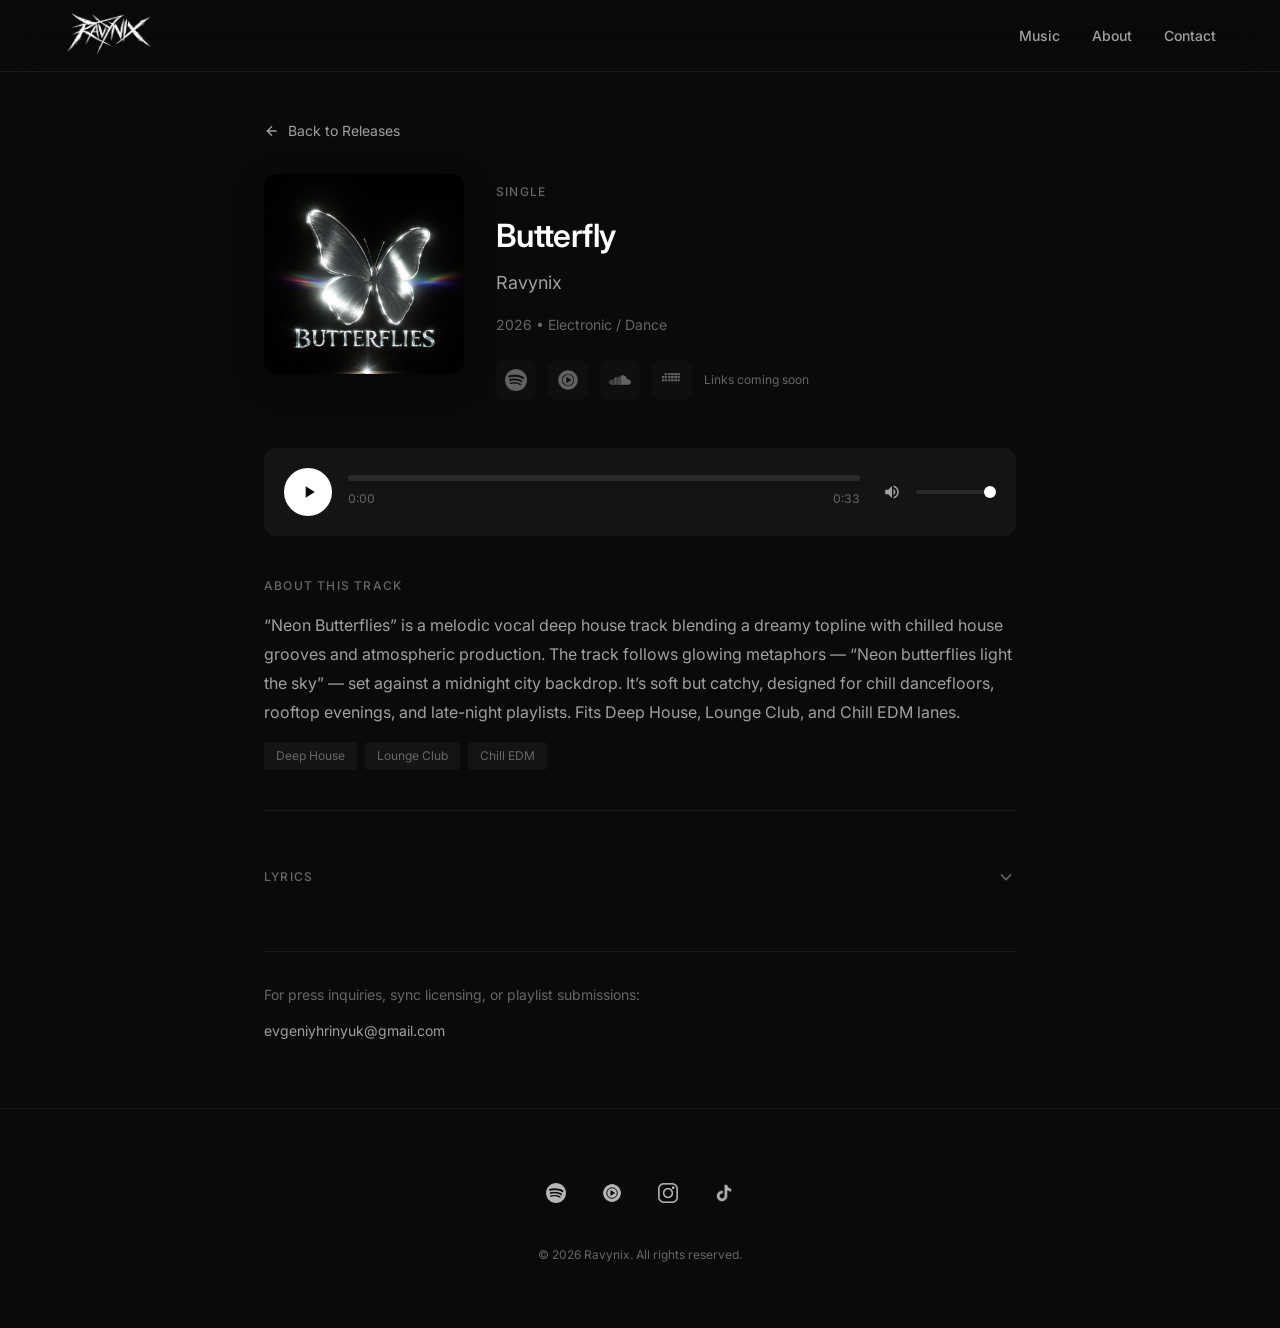
==== commit f95ed470: "Uncomment press contact and update text Make the press-contact block active in music/butterfly/index" ====
--- a/music/butterfly/index.html
+++ b/music/butterfly/index.html
@@ -825,12 +825,10 @@
             </section>
 
             <!-- Press Contact -->
-            <!--
             <div class="press-contact">
-                <p>For press inquiries:</p>
+                <p>For press inquiries, sync licensing, or playlist submissions:</p>
                 <a href="mailto:evgeniyhrinyuk@gmail.com">evgeniyhrinyuk@gmail.com</a>
             </div>
-            -->
         </div>
     </main>
 
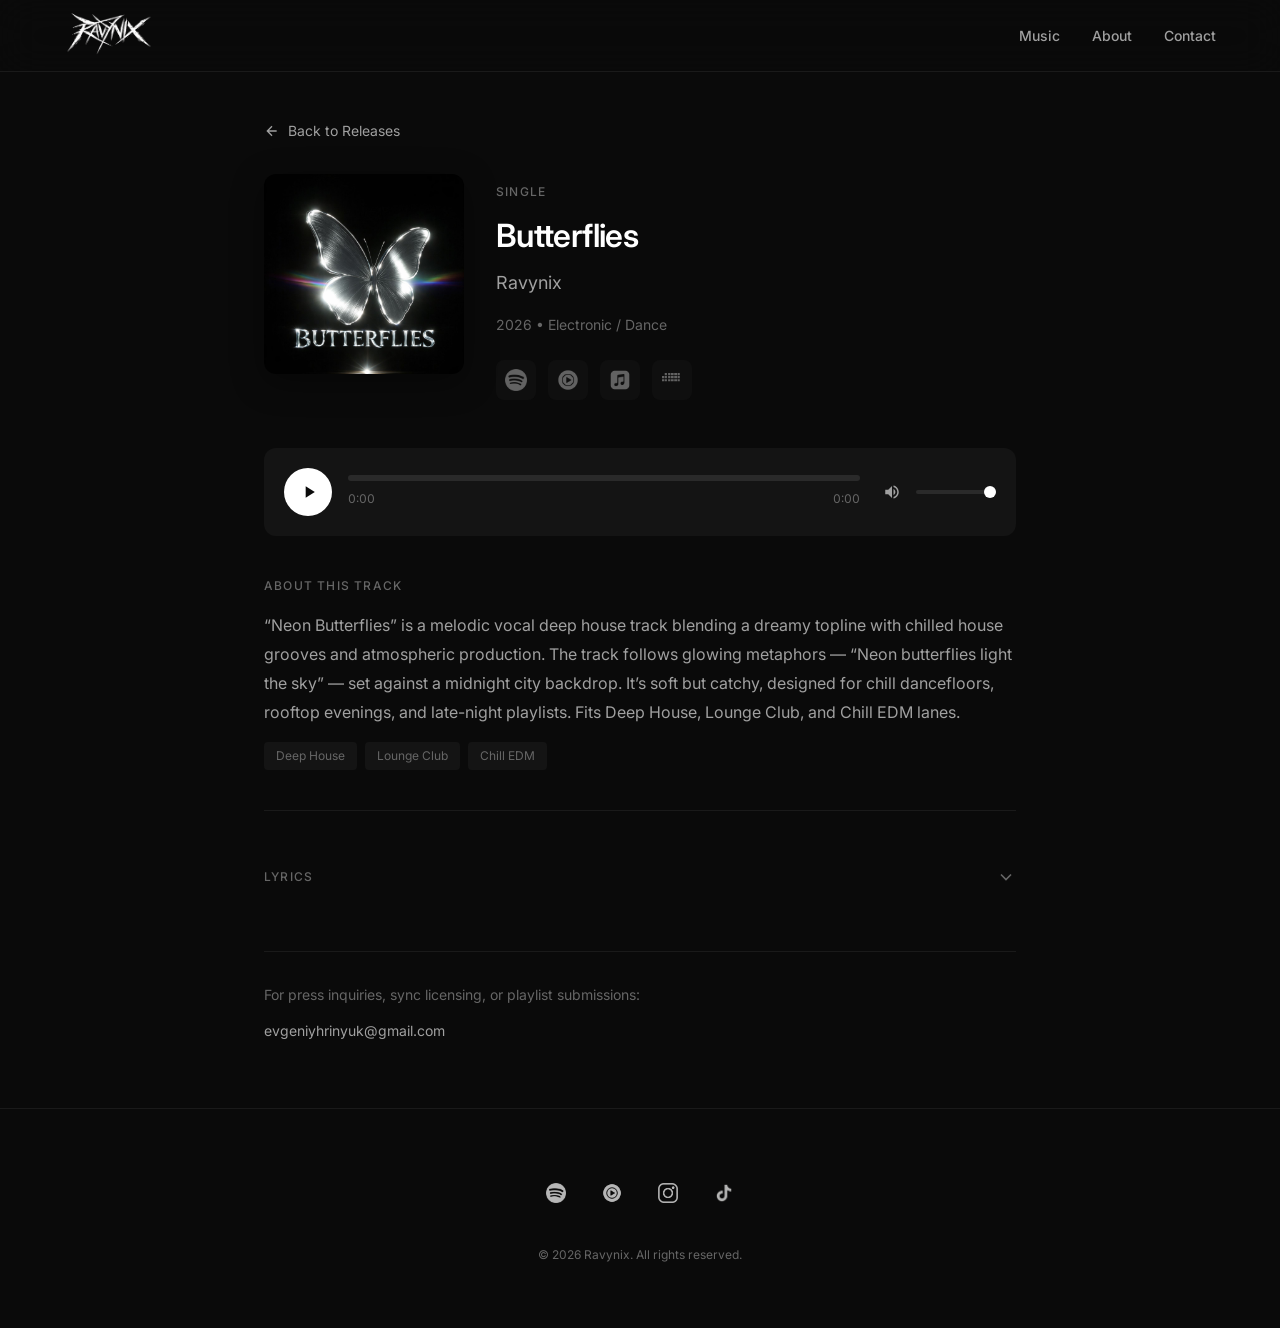
==== commit bb93e74c: "Add Butterflies release links" ====
--- a/music/butterfly/index.html
+++ b/music/butterfly/index.html
@@ -4,18 +4,18 @@
 <head>
     <meta charset="UTF-8">
     <meta name="viewport" content="width=device-width, initial-scale=1.0">
-    <meta name="description" content="Butterfly — A new track by Ravynix. Listen now.">
-    <meta name="keywords" content="Ravynix, Butterfly, electronic, music, new release">
+    <meta name="description" content="Butterflies — A new track by Ravynix. Listen now.">
+    <meta name="keywords" content="Ravynix, Butterflies, electronic, music, new release">
     <meta name="author" content="Yevhenii">
 
     <!-- Open Graph -->
-    <meta property="og:title" content="Butterfly — Ravynix">
-    <meta property="og:description" content="Listen to the new track 'Butterfly' by Ravynix.">
+    <meta property="og:title" content="Butterflies — Ravynix">
+    <meta property="og:description" content="Listen to the new track 'Butterflies' by Ravynix.">
     <meta property="og:type" content="music.song">
     <meta property="og:url" content="https://ravynix.com/music/butterfly/">
     <meta property="og:image" content="https://ravynix.com/assets/covers/butterfly.jpg">
 
-    <title>Butterfly — Ravynix</title>
+    <title>Butterflies — Ravynix</title>
 
     <link rel="icon" type="image/png" href="../../assets/images/favicon.png">
     <link rel="stylesheet" href="../../css/styles.css">
@@ -697,34 +697,33 @@
             <!-- Song Hero -->
             <div class="song-hero">
                 <div class="song-hero-cover">
-                    <img src="../../assets/covers/butterfly.jpg" alt="Butterfly — Cover Art">
+                    <img src="../../assets/covers/butterfly.jpg" alt="Butterflies — Cover Art">
                 </div>
                 <div class="song-hero-info">
                     <p class="song-hero-label">Single</p>
-                    <h1 class="song-hero-title">Butterfly</h1>
+                    <h1 class="song-hero-title">Butterflies</h1>
                     <p class="song-hero-artist">Ravynix</p>
                     <p class="song-hero-meta">2026 • Electronic / Dance</p>
 
                     <div class="song-hero-platforms">
-                        <a href="javascript:void(0)" class="platform-link" aria-label="Listen on Spotify"
-                            title="Coming Soon">
+                        <a href="https://open.spotify.com/track/3XhHZi7oKHgah2dhGVtCaO?si=fdb2e0aa0bd44dd9"
+                            class="platform-link" aria-label="Listen on Spotify" title="Spotify" target="_blank"
+                            rel="noopener">
                             <img src="../../assets/icons/spotify.png" alt="Spotify" class="platform-icon">
                         </a>
-                        <a href="javascript:void(0)" class="platform-link" aria-label="Listen on YouTube Music"
-                            title="Coming Soon">
+                        <a href="https://music.youtube.com/watch?v=jiP7Gycjufk&si=JDTRlrvtSlWmsN7i"
+                            class="platform-link" aria-label="Listen on YouTube Music" title="YouTube Music"
+                            target="_blank" rel="noopener">
                             <img src="../../assets/icons/youtube-music.png" alt="YouTube Music" class="platform-icon">
                         </a>
-                        <a href="javascript:void(0)" class="platform-link" aria-label="Listen on SoundCloud"
-                            title="Coming Soon">
-                            <img src="../../assets/icons/soundcloud.png" alt="SoundCloud" class="platform-icon">
+                        <a href="https://music.apple.com/us/song/butterflies/1878418850" class="platform-link"
+                            aria-label="Listen on Apple Music" title="Apple Music" target="_blank" rel="noopener">
+                            <img src="../../assets/icons/apple-music.png" alt="Apple Music" class="platform-icon">
                         </a>
-                        <a href="javascript:void(0)" class="platform-link" aria-label="Listen on Deezer"
-                            title="Coming Soon">
+                        <a href="https://link.deezer.com/s/32Fr5yVju4ryh3SMzBtPa" class="platform-link"
+                            aria-label="Listen on Deezer" title="Deezer" target="_blank" rel="noopener">
                             <img src="../../assets/icons/deezer.svg" alt="Deezer" class="platform-icon">
                         </a>
-                        <span
-                            style="font-size: var(--font-size-xs); color: var(--color-text-tertiary); display: flex; align-items: center;">Links
-                            coming soon</span>
                     </div>
                 </div>
             </div>
@@ -963,4 +962,4 @@
     </script>
 </body>
 
-</html>+</html>
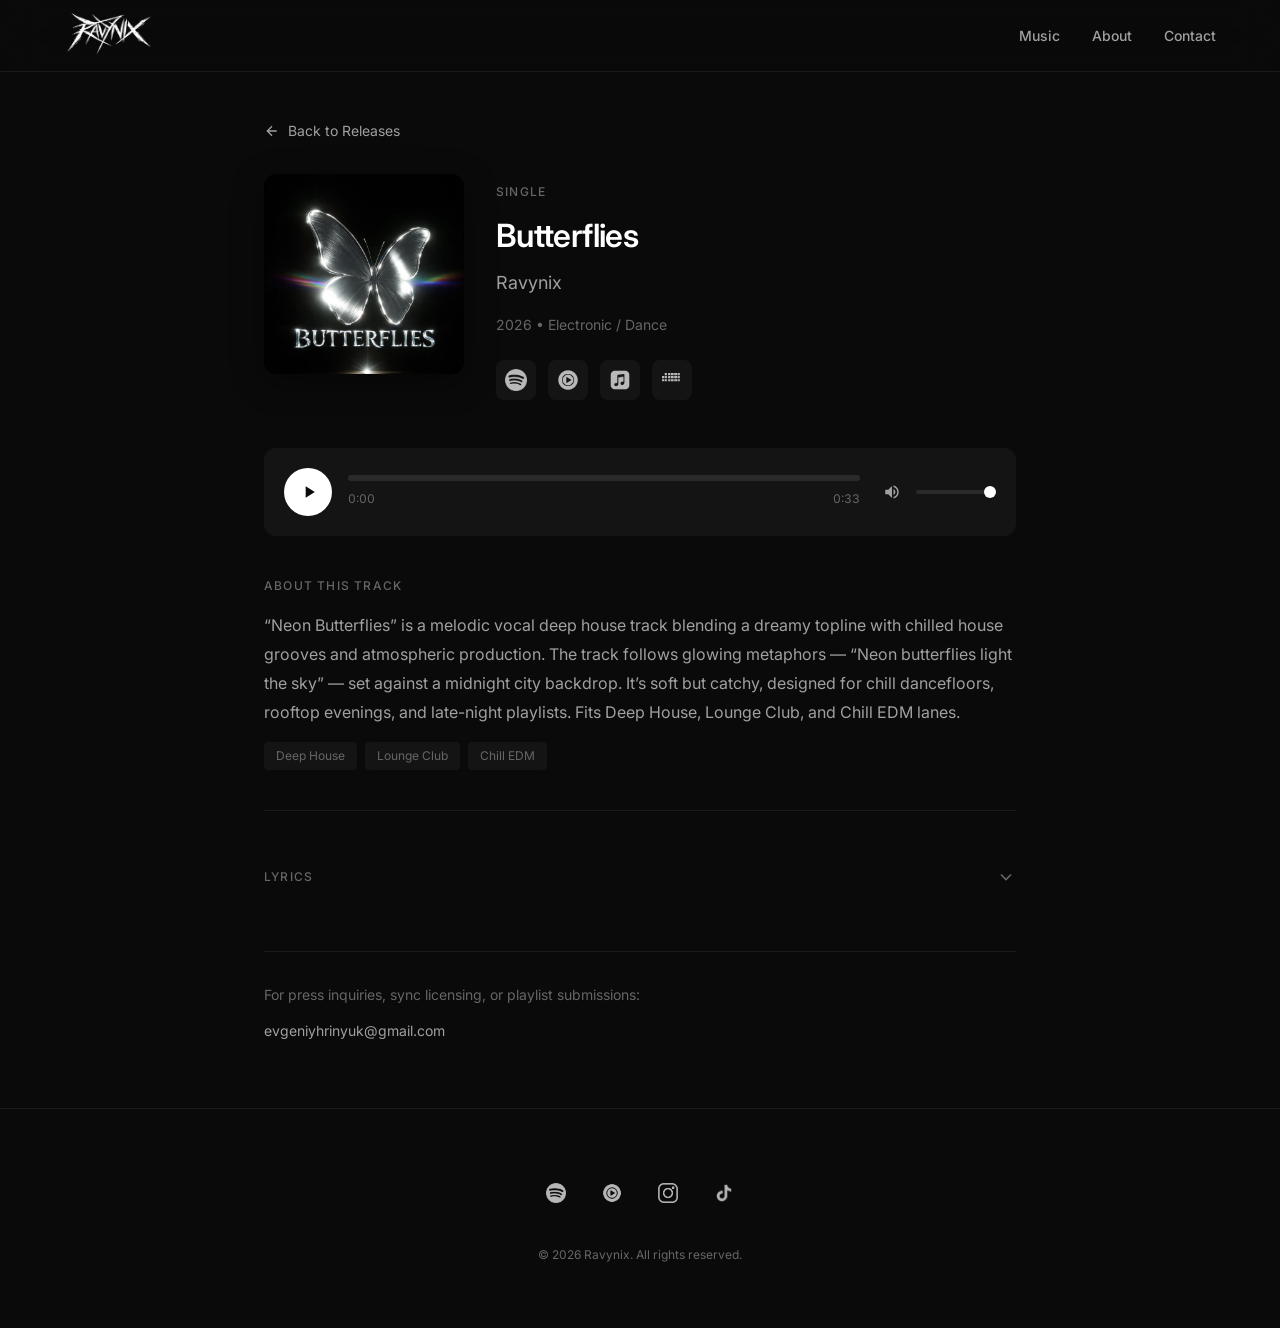
==== commit 63b73c6c: "Fix Butterflies song page platform links" ====
--- a/music/butterfly/index.html
+++ b/music/butterfly/index.html
@@ -121,17 +121,11 @@
             height: 40px;
             background-color: var(--color-bg-card);
             border-radius: var(--radius-md);
-            display: flex;
-            align-items: center;
-            justify-content: center;
-            opacity: 0.5;
-            cursor: not-allowed;
         }
 
         .song-hero-platforms .platform-icon {
             width: 22px;
             height: 22px;
-            filter: grayscale(100%);
         }
 
         .song-description {
